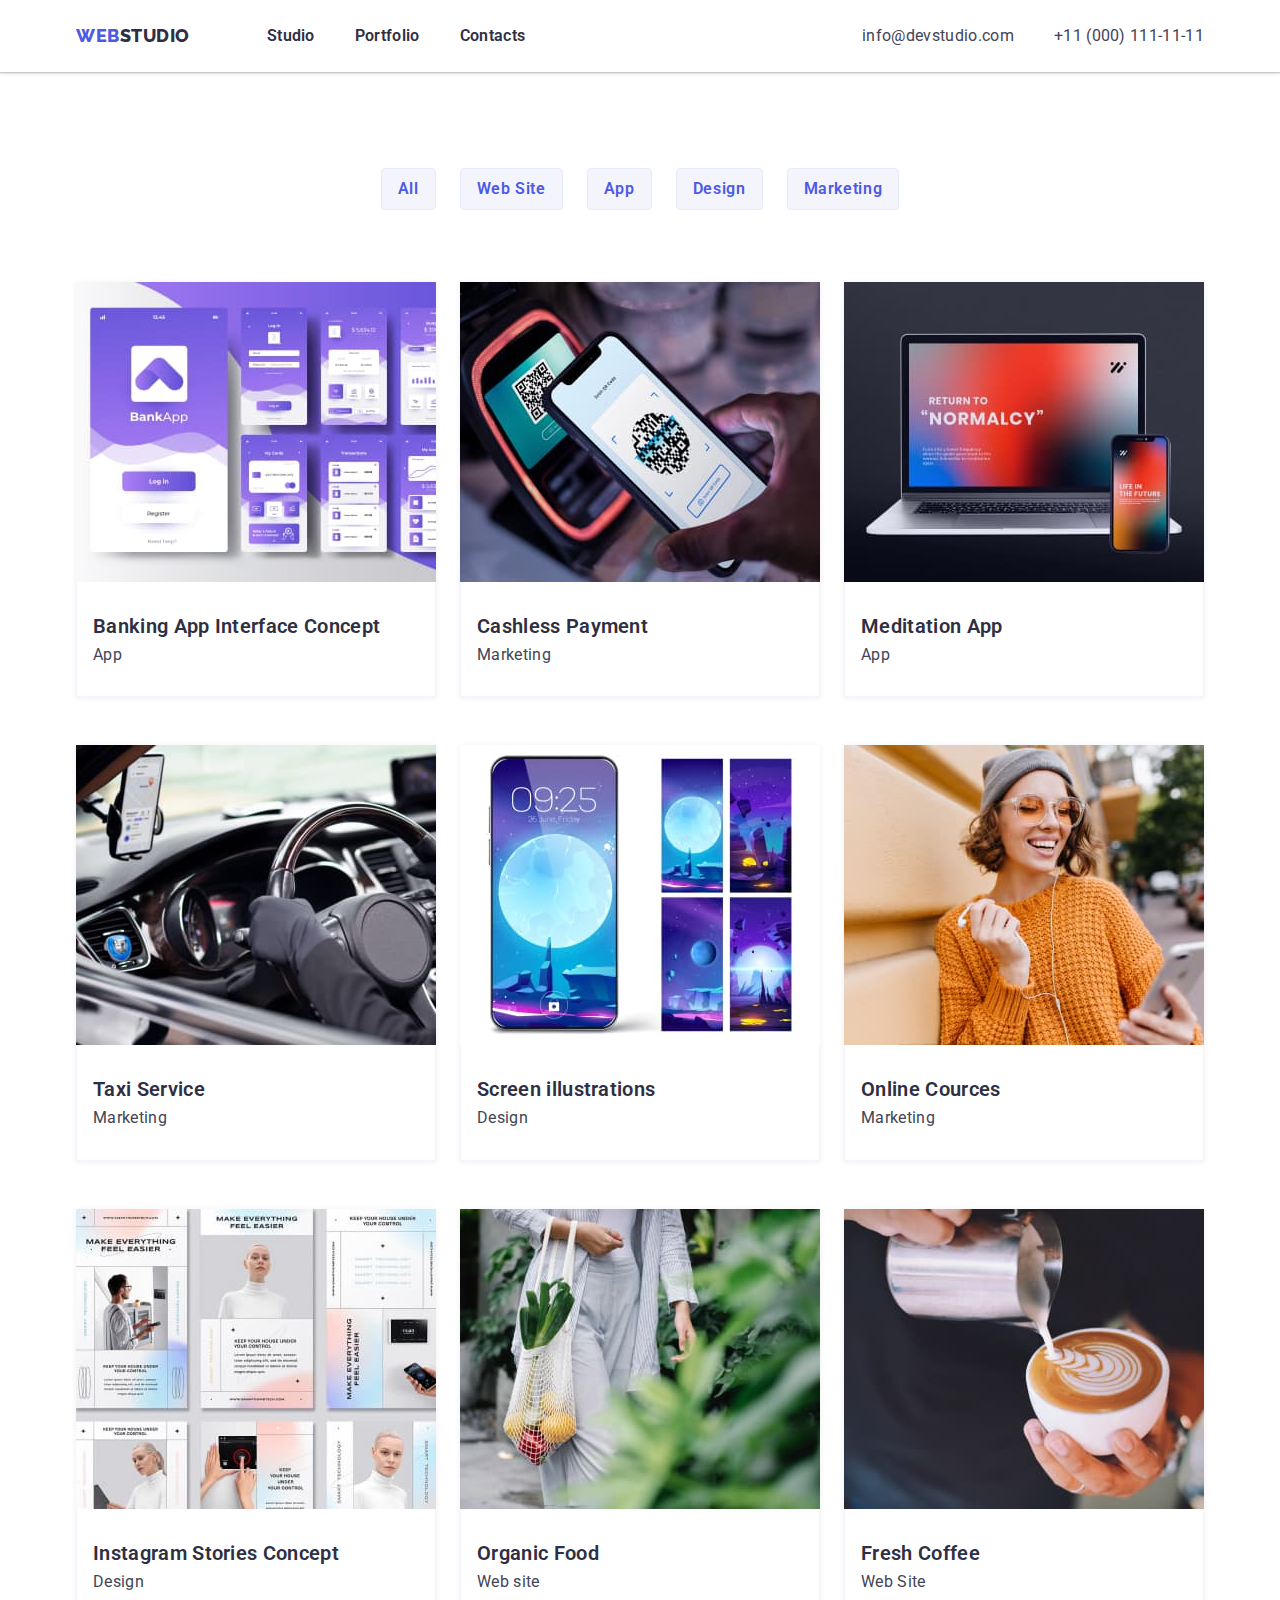
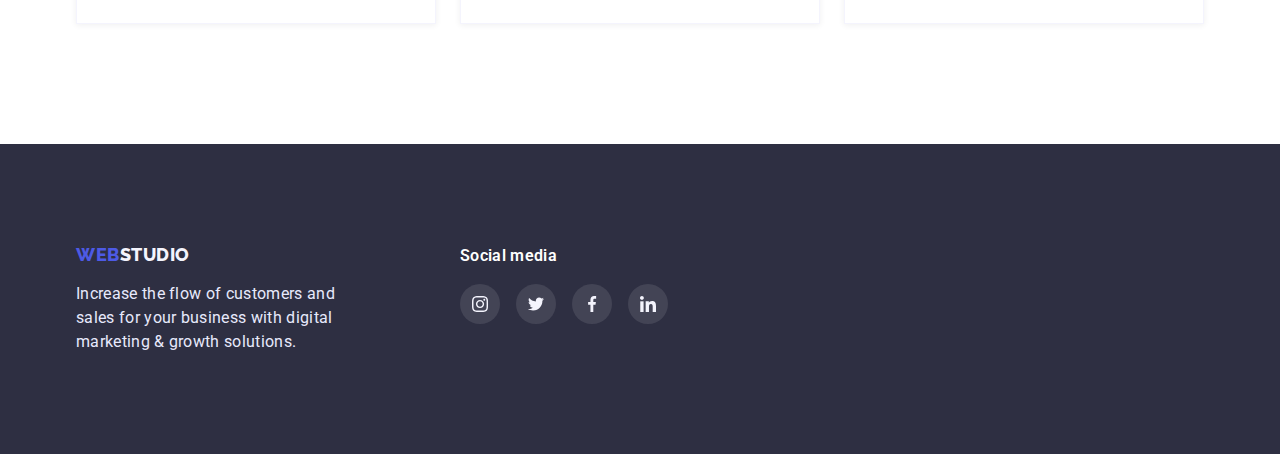
==== portfolio.html @ ee5b3205 "Initial commit" ====
<!DOCTYPE html>
<html lang="en">

<head>
    <meta charset="UTF-8">
    <meta http-equiv="X-UA-Compatible" content="IE=edge">
    <meta name="viewport" content="width=device-width, initial-scale=1.0">
    <title>Portfolio</title>
    <link rel="stylesheet" href="./css/modern-normalize.css">
    <link rel="stylesheet" href="./css/styles.css">
    <link rel="preconnect" href="https://fonts.googleapis.com">
    <link rel="preconnect" href="https://fonts.gstatic.com" crossorigin>
    <link
        href="https://fonts.googleapis.com/css2?family=Raleway:wght@700;800&family=Roboto:wght@400;500;700;900&display=swap"
        rel="stylesheet">
</head>

<body>
    <div class="content">
        <header>
            <div class="container container-header">
                <a href="./index.html" class="logo-header"><span class="web-logo">WEB</span>STUDIO</a>
                <nav class="nav-header">
                    <ul class="nav-list">
                        <li><a href="./index.html" class="nav-link">Studio</a></li>
                        <li><a href="./portfolio.html" class="nav-link">Portfolio</a></li>
                        <li><a href="" class="nav-link">Contacts</a></li>
                    </ul>
                </nav>
                <ul class="contact-list">
                    <li><a href="mailto:info@devstudio.com" class="contact-item">info@devstudio.com</a></li>
                    <li><a href="tel:+110001111111" class="contact-item">+11 (000) 111-11-11</a></li>
                </ul>
            </div>
        </header>
        <main>
            <section class="section-portfolio">
                <div class="container">
                    <h1 class="hidden">Portfolio Page</h1>
                    <ul class="portfolio-button-list">
                        <li>
                            <button type="button" class="portfolio-button">All</button>
                        </li>
                        <li>
                            <button type="button" class="portfolio-button">Web Site</button>
                        </li>
                        <li>
                            <button type="button" class="portfolio-button">App</button>
                        </li>
                        <li>
                            <button type="button" class="portfolio-button">Design</button>
                        </li>
                        <li>
                            <button type="button" class="portfolio-button">Marketing</button>
                        </li>
                    </ul>
                    <ul class="portfolio-block-list">
                        <li class="portfolio-block">
                            <img class="img-portfolio" src="./images/banking.jpg" alt="banking app">
                            <div class="block-content">
                                <p class="picture-text">
                                    14 Stylish and User-Friendly App Design Concepts · Task Manager App · Calorie
                                    Tracker App · Exotic
                                    Fruit Ecommerce App · Cloud Storage App
                                </p>
                                <h2 class="section-h">
                                    Banking App Interface Concept
                                </h2>
                                <p>
                                    App
                                </p>
                            </div>
                        </li>
                        <li class="portfolio-block">
                            <img class="img-portfolio" src="./images/payment.jpg" alt="cashless payment">
                            <div class="block-content">
                                <p class="picture-text">
                                    14 Stylish and User-Friendly App Design Concepts · Task Manager App · Calorie
                                    Tracker App · Exotic
                                    Fruit Ecommerce App · Cloud Storage App
                                </p>
                                <h2 class="section-h">
                                    Cashless Payment
                                </h2>
                                <p class="block-text">
                                    Marketing
                                </p>
                            </div>
                        </li>
                        <li class="portfolio-block">
                            <img class="img-portfolio" src="./images/meditaion.jpg" alt="meditaion app">
                            <p class="picture-text">14 Stylish and User-Friendly App Design Concepts · Task Manager App
                                · Calorie
                                Tracker App · Exotic Fruit Ecommerce App · Cloud Storage App</p>
                            <div class="block-content">
                                <h2 class="section-h">
                                    Meditation App
                                </h2>
                                <p class="block-text">
                                    App
                                </p>
                            </div>
                        </li>
                        <li class="portfolio-block">
                            <img class="img-portfolio" src="./images/taxi.jpg" alt="taxi service">
                            <p class="picture-text">14 Stylish and User-Friendly App Design Concepts · Task Manager App
                                · Calorie
                                Tracker App · Exotic Fruit Ecommerce App · Cloud Storage App</p>
                            <div class="block-content">
                                <h2 class="section-h">
                                    Taxi Service
                                </h2>
                                <p class="block-text">
                                    Marketing
                                </p>
                            </div>
                        </li>
                        <li class="portfolio-block">
                            <img class="img-portfolio" src="./images/screen.jpg" alt="screen illustrations">
                            <p class="picture-text">14 Stylish and User-Friendly App Design Concepts · Task Manager App
                                · Calorie
                                Tracker App · Exotic Fruit Ecommerce App · Cloud Storage App</p>
                            <div class="block-content">
                                <h2 class="section-h">
                                    Screen illustrations
                                </h2>
                                <p class="block-text">
                                    Design
                                </p>
                            </div>
                        </li>
                        <li class="portfolio-block">
                            <img class="img-portfolio" src="./images/cources.jpg" alt="online cources">
                            <p class="picture-text">14 Stylish and User-Friendly App Design Concepts · Task Manager App
                                · Calorie
                                Tracker App · Exotic Fruit Ecommerce App · Cloud Storage App</p>
                            <div class="block-content">
                                <h2 class="section-h">
                                    Online Cources
                                </h2>
                                <p class="block-text">
                                    Marketing
                                </p>
                            </div>
                        </li>
                        <li class="portfolio-block">
                            <img class="img-portfolio" src="./images/stories.jpg" alt="instagram stories">
                            <p class="picture-text">14 Stylish and User-Friendly App Design Concepts · Task Manager App
                                · Calorie
                                Tracker App · Exotic Fruit Ecommerce App · Cloud Storage App</p>
                            <div class="block-content">
                                <h2 class="section-h">
                                    Instagram Stories Concept
                                </h2>
                                <p class="block-text">
                                    Design
                                </p>
                            </div>
                        </li>
                        <li class="portfolio-block">
                            <img class="img-portfolio" src="./images/food.jpg" alt="organic food">
                            <p class="picture-text">14 Stylish and User-Friendly App Design Concepts · Task Manager App
                                · Calorie
                                Tracker App · Exotic Fruit Ecommerce App · Cloud Storage App</p>
                            <div class="block-content">
                                <h2 class="section-h">
                                    Organic Food
                                </h2>
                                <p class="block-text">
                                    Web site
                                </p>
                            </div>
                        </li>
                        <li class="portfolio-block">
                            <img class="img-portfolio" src="./images/coffee.jpg" alt="fresh coffee">
                            <p class="picture-text">14 Stylish and User-Friendly App Design Concepts · Task Manager App
                                · Calorie
                                Tracker App · Exotic Fruit Ecommerce App · Cloud Storage App</p>
                            <div class="block-content">
                                <h2 class="section-h">
                                    Fresh Coffee
                                </h2>
                                <p class="block-text">
                                    Web Site
                                </p>
                            </div>
                        </li>
                    </ul>
                </div>
            </section>
        </main>
        <footer>
            <div class="container container-footer">
                <div class="footer-box">
                    <a href="./index.html" class="logo-footer">
                        <span class="web-logo">WEB</span>STUDIO
                    </a>
                    <p class="text-footer">
                        Increase the flow of customers and sales for your business with digital
                        marketing & growth solutions.
                    </p>
                </div>
                <div class="footer-social-media">
                    <p class="p-footer-icons">Social media</p>
                    <ul class="icon-list-footer">
                        <li class="icon-item-footer">
                            <a href="" class="icons-social-media">
                                <svg class="icon-footer">
                                    <use href="./images/icons.svg#icon-instagram"></use>
                                </svg></a>
                        </li>
                        <li class="icon-item-footer">
                            <a href="" class="icons-social-media">
                                <svg class="icon-footer">
                                    <use href="./images/icons.svg#icon-twitter"></use>
                                </svg>
                            </a>
                        </li>
                        <li class="icon-item-footer">
                            <a href="" class="icons-social-media">
                                <svg class="icon-footer">
                                    <use href="./images/icons.svg#icon-facebook"></use>
                                </svg>
                            </a>
                        </li>
                        <li class="icon-item-footer">
                            <a href="" class="icons-social-media">
                                <svg class="icon-footer">
                                    <use href="./images/icons.svg#icon-linkedin"></use>
                                </svg>
                            </a>
                        </li>
                    </ul>
                </div>
            </div>
        </footer>
    </div>
</body>

</html>
---- css/styles.css ----
:root {
    --iris: #4d5ae5;
    --navy-blue: #2E2F42;
    --green: #31D0AA;
    --slate: #434455;
    --light-slate: #8e8f99;
    --cornflower: #E7E9FC;
    --cloud: #f4f4fd;
}

* {
    margin: 0;
    padding: 0;
}

body {
    font-family: 'Roboto', sans-serif;
    font-style: normal;
    font-size: 16px;
    letter-spacing: 0.02em;
    color: var(--slate);
}

li {
    list-style: none;
}

.container {
    width: 1158px;
    margin-left: auto;
    margin-right: auto;
    padding: 0 15px;
}

.hidden {
    position: absolute;
    width: 1px;
    height: 1px;
    margin: -1px;
    border: 0;
    padding: 0;
    white-space: nowrap;
    clip-path: inset(100%);
    clip: rect(0 0 0 0);
    overflow: hidden;
}

.section-title {
    font-weight: 600;
    font-size: 36px;
    line-height: 1.11;
    text-transform: capitalize;
    color: var(--navy-blue);
    margin-bottom: 72px;
}

div>.section-title {
    text-align: center;
}

.icons-social-media:hover,
.icons-social-media:focus{
fill: var(--green);
}
/* header */
header {
    background: #FFFFFF;
    box-shadow: 0px 2px 1px rgba(46, 47, 66, 0.08), 0px 1px 1px rgba(46, 47, 66, 0.16), 0px 1px 6px rgba(46, 47, 66, 0.08);
    padding: 24px 0;
}

.container-header {
    display: flex;
    align-items: center;
}

.logo-header {
    font-family: 'Raleway';
    font-weight: 800;
    font-size: 18px;
    line-height: 1.33;
    letter-spacing: 0.03em;
    text-transform: uppercase;
    color: var(--navy-blue);
    text-decoration: none;
    margin-right: 77px;
}

.web-logo {
    color: var(--iris);
}

.nav-header {
    margin-right: auto;
}

.nav-list {
    display: flex;
}

.nav-list li:not(:last-child) {
    margin-right: 40px;
}

.nav-link {
    text-decoration: none;
    font-weight: 600;
    line-height: 1.5;
    color: var(--navy-blue);
}

.nav-link:hover,
.nav-link:focus,
.nav-link:active {
    color: var(--iris);
}

.contact-list {
    display: flex;
}

.contact-list li:not(:last-child) {
    margin-right: 40px;
}

.contact-item {
    text-decoration: none;
    color: var(--slate);
    line-height: 1.5;
}

.contact-item:hover,
.contact-item:focus,
.contact-item:active {
    color: var(--iris);
}

/* main */
/* section1 */
.section-one {
    padding: 192px 0;
    text-align: center;
    background-image: linear-gradient(90deg, rgba(46, 47, 66, 0.7) 100%, rgba(46, 47, 66, 0.7) 100%), url(../images/peopleOffice.jpg);
    background-size: 1440px 603px;
    background-position: center;
    background-repeat: no-repeat;
}

.main-title {
    font-weight: 600;
    font-size: 56px;
    line-height: 1.07;
    color: #FFFFFF;
    margin-bottom: 48px;
    text-align: center;
    width: 492px;
    margin-left: auto;
    margin-right: auto;
}

.order-button {
    display: inline-block;
    background-color: var(--iris);
    box-shadow: 0px 4px 4px 0px #00000026;
    padding: 16px 32px;
    border-radius: 4px;
    cursor: pointer;
    font-weight: 600;
    line-height: 1.19;
    font-size: 16px;
    letter-spacing: 0.04em;
    color: #FFFFFF;
    border: 0;
}

.order-button:hover,
.order-button:focus {
    background-color: var(--iris);
    box-shadow: 0px 2px 1px 0px #2E2F4214, 0px 1px 1px 0px #2E2F4229, 0px 1px 6px 0px #2E2F4214;
    border-radius: 4px;
}

.order-button:active {
    background: #404BBF;
    box-shadow: 0px 4px 4px 0px #00000026;
}

/* section2 */
.icon-item-section-two {
    display: flex;
    justify-content: center;
    align-items: center;
    background-color: var(--cloud);
    height: 112px;
    border-radius: 4px;
    margin-bottom: 8px;
}

.icon-section-two {
    width: 64px;
    height: 64px;
}

.section-two {
    padding: 120px 0;
}

.feature-list {
    display: flex;
}

.feature-item {
    flex-basis: calc((100% - 3 * 24px) / 4);
}

.feature-item:not(:last-child) {
    margin-right: 24px;
}

.feature-text {
    line-height: 1.5;
}

.feature-title {
    font-weight: 600;
    font-size: 20px;
    line-height: 1.2;
    color: var(--navy-blue);
    margin-bottom: 8px;
}

/* section3 */
.section-three {
    padding-bottom: 120px;
}

.container-section-three {
    flex-direction: column;
}

.img-section-three {
    display: block;
    max-width: 100%;
    height: auto;
}

.img-list {
    display: flex;
    justify-content: center;
}

.img-list li:not(:last-child) {
    margin-right: 24px;
}

/* section4 */
.section-four {
    background-color: var(--cloud);
    padding: 120px 0;
}

.section-four-content {
    padding: 32px 16px;
    text-align: center;
}

.section-four-list {
    display: flex;
}

.icon-list-section-four {
    display: flex;
}
.section-four-content p{
    margin-bottom: 12px;
}
.icon-section-four {
    width: 40px;
    height: 40px;
}

.icon-item-section-four:not(:last-child) {
    margin-right: 24px;
}

.section-four-item {
    background-color: #FFFFFF;
    box-shadow: 0px 1px 6px rgba(46, 47, 66, 0.08), 0px 1px 1px rgba(46, 47, 66, 0.16), 0px 2px 1px rgba(46, 47, 66, 0.08);
    border-radius: 0px 0px 4px 4px;
}
.section-four-item:not(:last-child) {
    margin-right: 24px;
}
.full-name {
    font-weight: 600;
    font-size: 20px;
    line-height: 1.2;
    color: var(--navy-blue);
    margin-bottom: 8px;
}

.img-section-four {
    display: block;
}
.icon-item-section-four a{
    fill: var(--iris);
}
/* section5 */
.section-five {
    padding: 120px 0;
}

.icon-list-section-five {
    display: flex;
}

.icon-link-section-five{
width: 168px;
height: 88px;
border: 1px solid var(--light-slate);
border-radius: 4px;
fill: var(--light-slate);
display: flex;
align-items: center;
justify-content: center;   
}

.icon-link-section-five:hover,
.icon-link-section-five:focus {
    fill: var(--iris);
    border: 1px solid var(--iris);
}

.icon-item-section-five:not(:last-child) {
    margin-right: 24px;
}

.icon-section-five{
    width: 104px;
    height: 56px;
}
/* footer */
footer {
    background-color: var(--navy-blue);
    padding: 100px 0;
}
.container-footer{
    display: flex;
}
.footer-box {
    width: 264px;
    margin-right: 120px;
}

.logo-footer {
    text-decoration: none;
    font-family: 'Raleway';
    font-weight: 800;
    font-size: 18px;
    line-height: 1.166;
    letter-spacing: 0.03em;
    text-transform: uppercase;
    color: var(--cloud);
}

.text-footer {
    line-height: 1.5;
    color: var(--cornflower);
    margin-top: 16px;
}
.icon-list-footer{
    display: flex;
    margin-top: 16px;
}
.p-footer-icons{
    font-weight: 600;
    line-height: 1.5;
    color: #ffffff;
}
.icon-footer{
    width: 40px;
    height: 40px;
}
.icon-item-footer a{
    fill:rgba(255, 255, 255, 0.1);

}

.icon-item-footer:not(:last-child){
margin-right: 16px;
}

/* portfolio */
.section-portfolio {
    padding-top: 96px;
    padding-bottom: 120px;
}

.portfolio-button-list {
    display: flex;
    justify-content: center;
    margin-bottom: 72px;
}

.portfolio-button {
    background-color: var(--cloud);
    border: 1px solid var(--cornflower);
    border-radius: 4px;
    font-weight: 600;
    letter-spacing: 0.04em;
    line-height: 1.5;
    font-size: 16px;
    cursor: pointer;
    color: var(--iris);
    padding: 8px 16px;
}

.portfolio-button-list li:not(:last-child) {
    margin-right: 24px;
}

.portfolio-button:hover,
.portfolio-button:focus {
    box-shadow: 0px 2px 2px 0px #0000001F, 0px 2px 1px 0px #00000014, 0px 3px 1px 0px #0000001A;
    background-color: var(--iris);
    color: #FFFFFF;
    border-color: var(--iris);
}

.portfolio-button:active {
    background-color: var(--cloud);
    color: var(--iris);
    box-shadow: none;
}

.portfolio-block-list {
    display: flex;
    flex-wrap: wrap;
}

.img-portfolio {
    display: block;
}

.portfolio-block {
    display: flex;
    flex-direction: column;
    box-shadow: 0px 1px 6px 0px rgba(46, 47, 66, 0.08);
    flex-basis: calc((100% - 6 * 24px) / 9);
}

.portfolio-block:hover {
    box-shadow: 0px 2px 1px 0px #2E2F4214, 0px 1px 1px 0px #2E2F4229, 0px 1px 6px 0px #2E2F4214;
}

.portfolio-block:not(:nth-last-child(-n + 3)) {
    margin-bottom: 48px;
}

.portfolio-block:not(:nth-child(3n)) {
    margin-right: 24px;
}

.block-content {
    padding: 32px 16px 32px 16px;
    border-bottom: 0.5px solid var(--cloud);
    border-right: 0.5px solid var(--cloud);
    border-left:0.5px solid var(--cloud);
}

.picture-text {
    color: var(--cloud);
    line-height: 1.5;
    display: none;
}

.section-h {
    font-weight: 600;
    font-size: 20px;
    line-height: 1.2;
    color: var(--navy-blue);
    margin-bottom: 8px;
}
/* modal */
.is-hidden{
    visibility: hidden;
    opacity:unset;
    pointer-events: none;
}
.modal{
position: absolute;
top: 50%;
left: 50%;
transform: translate(-50%, -50%);
}
.backdrop{
    position: fixed;
    top: 0;
    left: 0;
    width: 100%;
    height: 100%;
    background-color:rgba(46, 47, 66, 0.4);
    ;
}
.modal{
    width: 408px;
    height: 576px;
    background-color:rgba(252, 252, 252, 1);
}
.close-icon-modal{
    width: 8px;
    height: 8px;
}
.button-close-modal{
    border: 1px solid rgba(0, 0, 0, 0.1);
    border-radius: 50%;
    width: 24px;
    height: 24px;
    position: absolute;
    left: 360px;
    top: 24px;
    display: flex;
    justify-content: center;
    align-items: center;
    cursor: pointer;
    background-color: var(--cornflower);
}
.button-close-modal:hover,
.button-close-modal:focus
{
    box-shadow: 0px 2px 1px 0px rgba(46, 47, 66, 0.08), 0px 1px 1px 0px rgba(46, 47, 66, 0.16), 0px 1px 6px 0px rgba(46, 47, 66, 0.08);
    border: none;
}
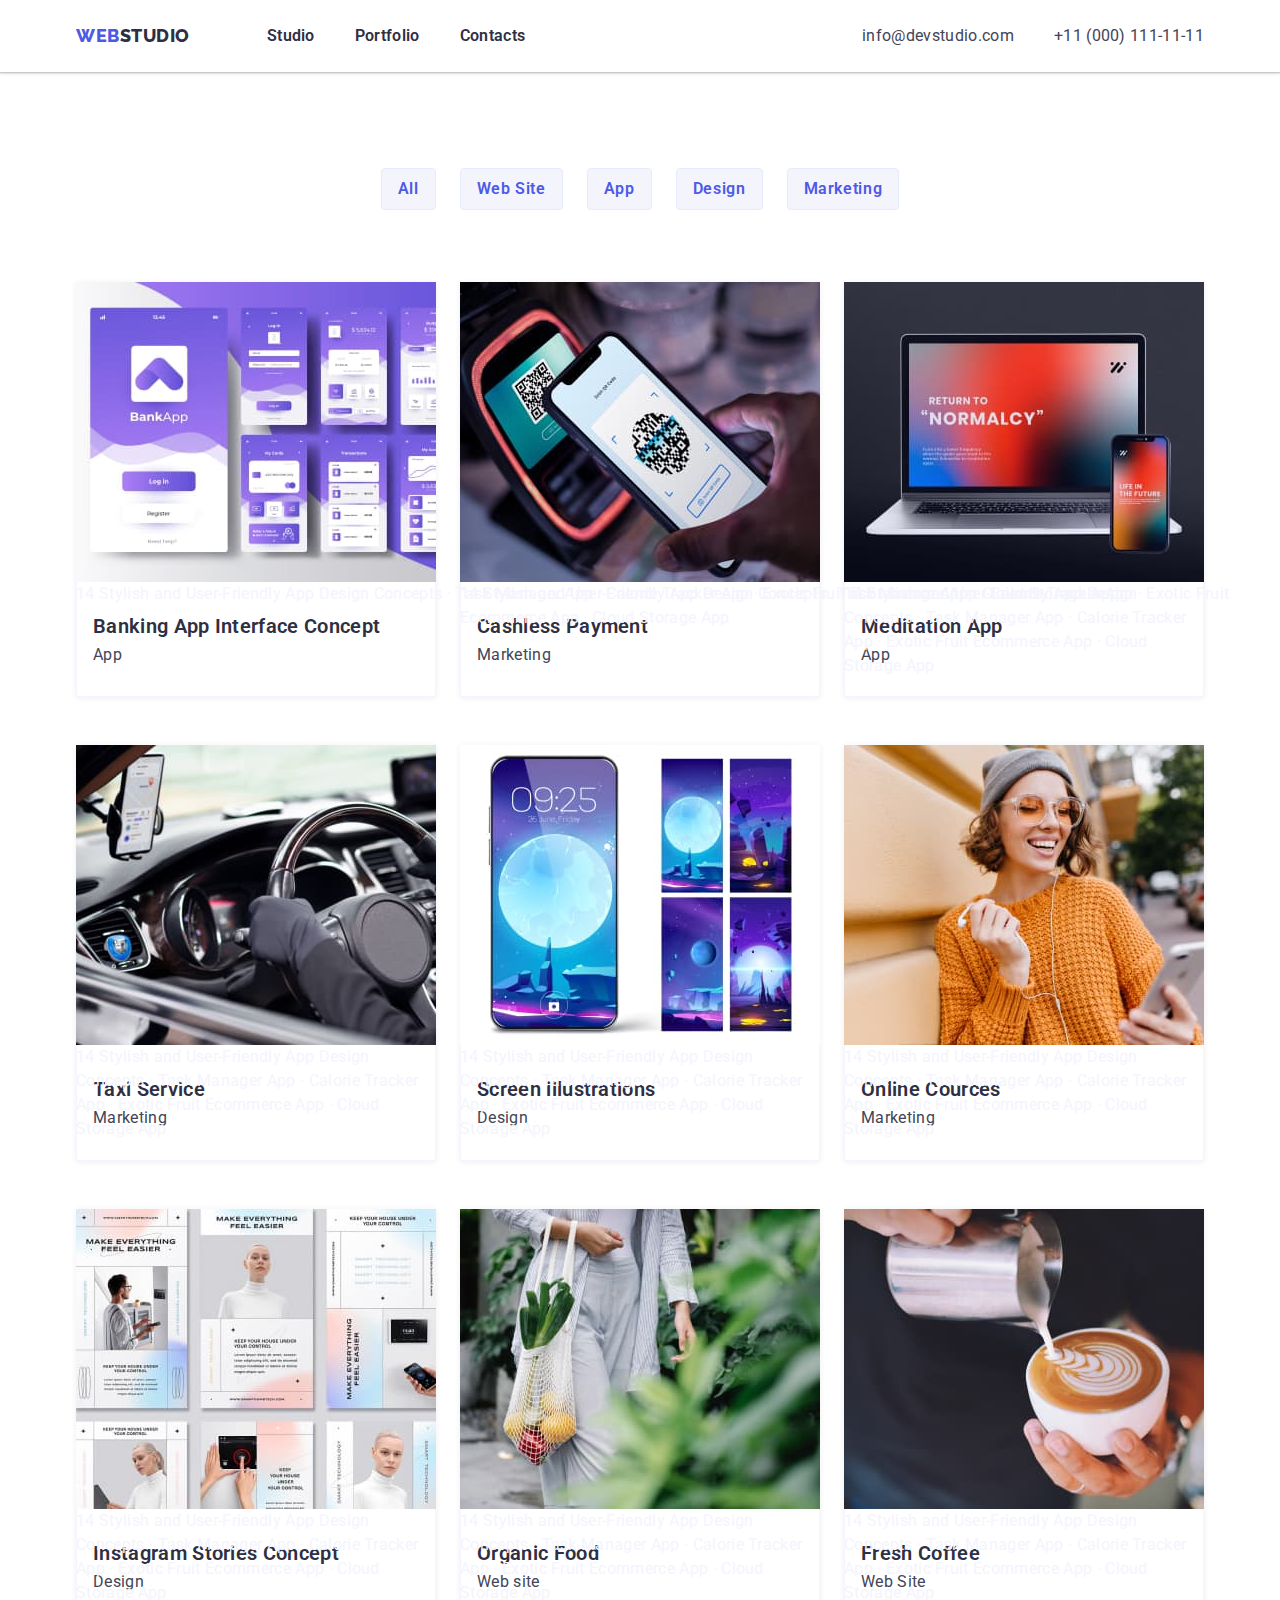
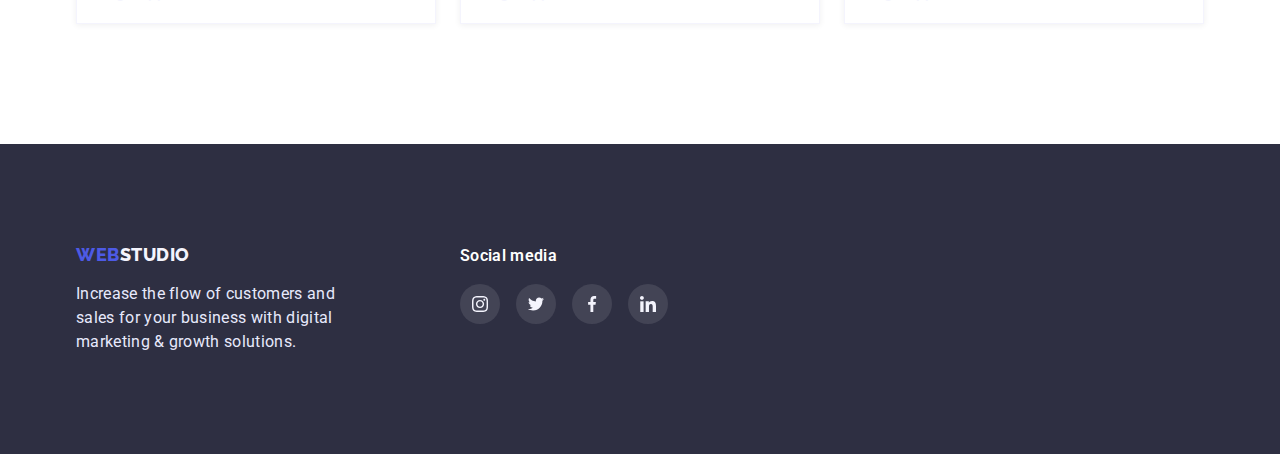
==== commit ac7ce487: "broken portfolio" ====
--- a/portfolio.html
+++ b/portfolio.html
@@ -56,134 +56,197 @@
                     </ul>
                     <ul class="portfolio-block-list">
                         <li class="portfolio-block">
-                            <img class="img-portfolio" src="./images/banking.jpg" alt="banking app">
-                            <div class="block-content">
-                                <p class="picture-text">
-                                    14 Stylish and User-Friendly App Design Concepts · Task Manager App · Calorie
-                                    Tracker App · Exotic
-                                    Fruit Ecommerce App · Cloud Storage App
-                                </p>
-                                <h2 class="section-h">
-                                    Banking App Interface Concept
-                                </h2>
-                                <p>
-                                    App
-                                </p>
-                            </div>
-                        </li>
-                        <li class="portfolio-block">
-                            <img class="img-portfolio" src="./images/payment.jpg" alt="cashless payment">
-                            <div class="block-content">
-                                <p class="picture-text">
-                                    14 Stylish and User-Friendly App Design Concepts · Task Manager App · Calorie
-                                    Tracker App · Exotic
-                                    Fruit Ecommerce App · Cloud Storage App
-                                </p>
-                                <h2 class="section-h">
-                                    Cashless Payment
-                                </h2>
-                                <p class="block-text">
-                                    Marketing
-                                </p>
-                            </div>
-                        </li>
-                        <li class="portfolio-block">
-                            <img class="img-portfolio" src="./images/meditaion.jpg" alt="meditaion app">
-                            <p class="picture-text">14 Stylish and User-Friendly App Design Concepts · Task Manager App
-                                · Calorie
-                                Tracker App · Exotic Fruit Ecommerce App · Cloud Storage App</p>
-                            <div class="block-content">
-                                <h2 class="section-h">
-                                    Meditation App
-                                </h2>
-                                <p class="block-text">
-                                    App
-                                </p>
-                            </div>
-                        </li>
-                        <li class="portfolio-block">
-                            <img class="img-portfolio" src="./images/taxi.jpg" alt="taxi service">
-                            <p class="picture-text">14 Stylish and User-Friendly App Design Concepts · Task Manager App
-                                · Calorie
-                                Tracker App · Exotic Fruit Ecommerce App · Cloud Storage App</p>
-                            <div class="block-content">
-                                <h2 class="section-h">
-                                    Taxi Service
-                                </h2>
-                                <p class="block-text">
-                                    Marketing
-                                </p>
-                            </div>
-                        </li>
-                        <li class="portfolio-block">
-                            <img class="img-portfolio" src="./images/screen.jpg" alt="screen illustrations">
-                            <p class="picture-text">14 Stylish and User-Friendly App Design Concepts · Task Manager App
-                                · Calorie
-                                Tracker App · Exotic Fruit Ecommerce App · Cloud Storage App</p>
-                            <div class="block-content">
-                                <h2 class="section-h">
-                                    Screen illustrations
-                                </h2>
-                                <p class="block-text">
-                                    Design
-                                </p>
-                            </div>
-                        </li>
-                        <li class="portfolio-block">
-                            <img class="img-portfolio" src="./images/cources.jpg" alt="online cources">
-                            <p class="picture-text">14 Stylish and User-Friendly App Design Concepts · Task Manager App
-                                · Calorie
-                                Tracker App · Exotic Fruit Ecommerce App · Cloud Storage App</p>
-                            <div class="block-content">
-                                <h2 class="section-h">
-                                    Online Cources
-                                </h2>
-                                <p class="block-text">
-                                    Marketing
-                                </p>
-                            </div>
-                        </li>
-                        <li class="portfolio-block">
-                            <img class="img-portfolio" src="./images/stories.jpg" alt="instagram stories">
-                            <p class="picture-text">14 Stylish and User-Friendly App Design Concepts · Task Manager App
-                                · Calorie
-                                Tracker App · Exotic Fruit Ecommerce App · Cloud Storage App</p>
-                            <div class="block-content">
-                                <h2 class="section-h">
-                                    Instagram Stories Concept
-                                </h2>
-                                <p class="block-text">
-                                    Design
-                                </p>
-                            </div>
-                        </li>
-                        <li class="portfolio-block">
-                            <img class="img-portfolio" src="./images/food.jpg" alt="organic food">
-                            <p class="picture-text">14 Stylish and User-Friendly App Design Concepts · Task Manager App
-                                · Calorie
-                                Tracker App · Exotic Fruit Ecommerce App · Cloud Storage App</p>
-                            <div class="block-content">
-                                <h2 class="section-h">
-                                    Organic Food
-                                </h2>
-                                <p class="block-text">
-                                    Web site
-                                </p>
-                            </div>
-                        </li>
-                        <li class="portfolio-block">
-                            <img class="img-portfolio" src="./images/coffee.jpg" alt="fresh coffee">
-                            <p class="picture-text">14 Stylish and User-Friendly App Design Concepts · Task Manager App
-                                · Calorie
-                                Tracker App · Exotic Fruit Ecommerce App · Cloud Storage App</p>
-                            <div class="block-content">
-                                <h2 class="section-h">
-                                    Fresh Coffee
-                                </h2>
-                                <p class="block-text">
-                                    Web Site
-                                </p>
-                            </div>
+                            <a href="">
+                                <div class="relative-content-block">
+                                    <img class="img-portfolio" src="./images/banking.jpg" alt="banking app">
+                                    <div class="absolute-portfolio-block">
+                                        <p class="picture-text">
+                                            14 Stylish and User-Friendly App Design Concepts · Task Manager App ·
+                                            Calorie
+                                            Tracker App · Exotic
+                                            Fruit Ecommerce App · Cloud Storage App
+                                        </p>
+                                    </div>
+                                </div>
+                                <div class="block-content">
+                                    <h2 class="section-h">
+                                        Banking App Interface Concept
+                                    </h2>
+                                    <p>
+                                        App
+                                    </p>
+                                </div>
+                            </a>
+                        </li>
+                        <li class="portfolio-block">
+                            <a href="">
+                                <div class="relative-content-block">
+                                    <img class="img-portfolio" src="./images/payment.jpg" alt="cashless payment">
+                                    <div class="absolute-portfolio-block">
+                                        <p class="picture-text">
+                                            14 Stylish and User-Friendly App Design Concepts · Task Manager App ·
+                                            Calorie
+                                            Tracker App · Exotic
+                                            Fruit Ecommerce App · Cloud Storage App
+                                        </p>
+                                    </div>
+                                </div>
+                                <div class="block-content">
+                                    <h2 class="section-h">
+                                        Cashless Payment
+                                    </h2>
+                                    <p class="block-text">
+                                        Marketing
+                                    </p>
+                                </div>
+                            </a>
+                        </li>
+                        <li class="portfolio-block">
+                            <a href="">
+                                <div class="relative-portfolio-block">
+                                    <img class="img-portfolio" src="./images/meditaion.jpg" alt="meditaion app">
+                                    <div class="absolute-portfolio-block">
+                                        <p class="picture-text">14 Stylish and User-Friendly App Design Concepts · Task
+                                            Manager App
+                                            · Calorie
+                                            Tracker App · Exotic Fruit Ecommerce App · Cloud Storage App</p>
+                                    </div>
+                                </div>
+                                <div class="block-content">
+                                    <h2 class="section-h">
+                                        Meditation App
+                                    </h2>
+                                    <p class="block-text">
+                                        App
+                                    </p>
+                                </div>
+                            </a>
+                        </li>
+                        <li class="portfolio-block">
+                            <a href="">
+                                <div class="relative-portfolio-block">
+                                    <img class="img-portfolio" src="./images/taxi.jpg" alt="taxi service">
+                                    <div class="absolute-portfolio-block">
+                                        <p class="picture-text">14 Stylish and User-Friendly App Design Concepts · Task
+                                            Manager App
+                                            · Calorie
+                                            Tracker App · Exotic Fruit Ecommerce App · Cloud Storage App</p>
+                                    </div>
+                                </div>
+                                <div class="block-content">
+                                    <h2 class="section-h">
+                                        Taxi Service
+                                    </h2>
+                                    <p class="block-text">
+                                        Marketing
+                                    </p>
+                                </div>
+                            </a>
+                        </li>
+                        <li class="portfolio-block">
+                            <a href="">
+                                <div class="relative-portfolio-block">
+                                    <img class="img-portfolio" src="./images/screen.jpg" alt="screen illustrations">
+                                    <div class="absolute-portfolio-block">
+                                        <p class="picture-text">14 Stylish and User-Friendly App Design Concepts · Task
+                                            Manager App
+                                            · Calorie
+                                            Tracker App · Exotic Fruit Ecommerce App · Cloud Storage App</p>
+                                    </div>
+                                </div>
+                                <div class="block-content">
+                                    <h2 class="section-h">
+                                        Screen illustrations
+                                    </h2>
+                                    <p class="block-text">
+                                        Design
+                                    </p>
+                                </div>
+                            </a>
+                        </li>
+                        <li class="portfolio-block">
+                            <a href="">
+                                <div class="relative-portfolio-block">
+                                    <img class="img-portfolio" src="./images/cources.jpg" alt="online cources">
+                                    <div class="absolute-portfolio-block">
+                                        <p class="picture-text">14 Stylish and User-Friendly App Design Concepts · Task
+                                            Manager App
+                                            · Calorie
+                                            Tracker App · Exotic Fruit Ecommerce App · Cloud Storage App</p>
+                                    </div>
+                                </div>
+                                <div class="block-content">
+                                    <h2 class="section-h">
+                                        Online Cources
+                                    </h2>
+                                    <p class="block-text">
+                                        Marketing
+                                    </p>
+                                </div>
+                            </a>
+                        </li>
+                        <li class="portfolio-block">
+                            <a href="">
+                                <div class="relative-portfolio-block">
+                                    <img class="img-portfolio" src="./images/stories.jpg" alt="instagram stories">
+                                    <div class="absolute-portfolio-block">
+                                        <p class="picture-text">14 Stylish and User-Friendly App Design Concepts · Task
+                                            Manager App
+                                            · Calorie
+                                            Tracker App · Exotic Fruit Ecommerce App · Cloud Storage App</p>
+                                    </div>
+                                </div>
+                                <div class="block-content">
+                                    <h2 class="section-h">
+                                        Instagram Stories Concept
+                                    </h2>
+                                    <p class="block-text">
+                                        Design
+                                    </p>
+                                </div>
+                            </a>
+                        </li>
+                        <li class="portfolio-block">
+                            <a href="">
+                                <div class="relative-portfolio-block">
+                                    <img class="img-portfolio" src="./images/food.jpg" alt="organic food">
+                                    <div class="absolute-portfolio-block">
+                                        <p class="picture-text">14 Stylish and User-Friendly App Design Concepts · Task
+                                            Manager App
+                                            · Calorie
+                                            Tracker App · Exotic Fruit Ecommerce App · Cloud Storage App</p>
+                                    </div>
+                                </div>
+                                <div class="block-content">
+                                    <h2 class="section-h">
+                                        Organic Food
+                                    </h2>
+                                    <p class="block-text">
+                                        Web site
+                                    </p>
+                                </div>
+                            </a>
+                        </li>
+                        <li class="portfolio-block">
+                            <a href="">
+                                <div class="relative-portfolio-block">
+                                    <img class="img-portfolio" src="./images/coffee.jpg" alt="fresh coffee">
+                                    <div class="absolute-portfolio-block">
+                                        <p class="picture-text">14 Stylish and User-Friendly App Design Concepts · Task
+                                            Manager App
+                                            · Calorie
+                                            Tracker App · Exotic Fruit Ecommerce App · Cloud Storage App</p>
+                                    </div>
+                                </div>
+                                <div class="block-content">
+                                    <h2 class="section-h">
+                                        Fresh Coffee
+                                    </h2>
+                                    <p class="block-text">
+                                        Web Site
+                                    </p>
+                                </div>
+                            </a>
                         </li>
                     </ul>
                 </div>
--- a/css/styles.css
+++ b/css/styles.css
@@ -24,7 +24,9 @@
 li {
     list-style: none;
 }
-
+a{
+    text-decoration: none;
+}
 .container {
     width: 1158px;
     margin-left: auto;
@@ -452,7 +454,9 @@
 .portfolio-block:hover {
     box-shadow: 0px 2px 1px 0px #2E2F4214, 0px 1px 1px 0px #2E2F4229, 0px 1px 6px 0px #2E2F4214;
 }
-
+.portfolio-block a:focus{
+    box-shadow: 0px 2px 1px 0px #2E2F4214, 0px 1px 1px 0px #2E2F4229, 0px 1px 6px 0px #2E2F4214;
+}
 .portfolio-block:not(:nth-last-child(-n + 3)) {
     margin-bottom: 48px;
 }
@@ -471,7 +475,6 @@
 .picture-text {
     color: var(--cloud);
     line-height: 1.5;
-    display: none;
 }
 
 .section-h {
@@ -480,6 +483,22 @@
     line-height: 1.2;
     color: var(--navy-blue);
     margin-bottom: 8px;
+}
+.relative-portfolio-block{
+    position: relative;
+    width: 360px;
+    height: 300px;
+}
+.absolute-portfolio-block{
+    position: absolute;
+    transition-property: translate 500ms linear;
+    overflow: hidden;
+}
+.absolute-portfolio-block:hover{
+    translate: 100px 100px;
+}
+.block-content p{
+    color: var(--slate);
 }
 /* modal */
 .is-hidden{
@@ -526,8 +545,7 @@
     background-color: var(--cornflower);
 }
 .button-close-modal:hover,
-.button-close-modal:focus
-{
+.button-close-modal:focus{
     box-shadow: 0px 2px 1px 0px rgba(46, 47, 66, 0.08), 0px 1px 1px 0px rgba(46, 47, 66, 0.16), 0px 1px 6px 0px rgba(46, 47, 66, 0.08);
     border: none;
 }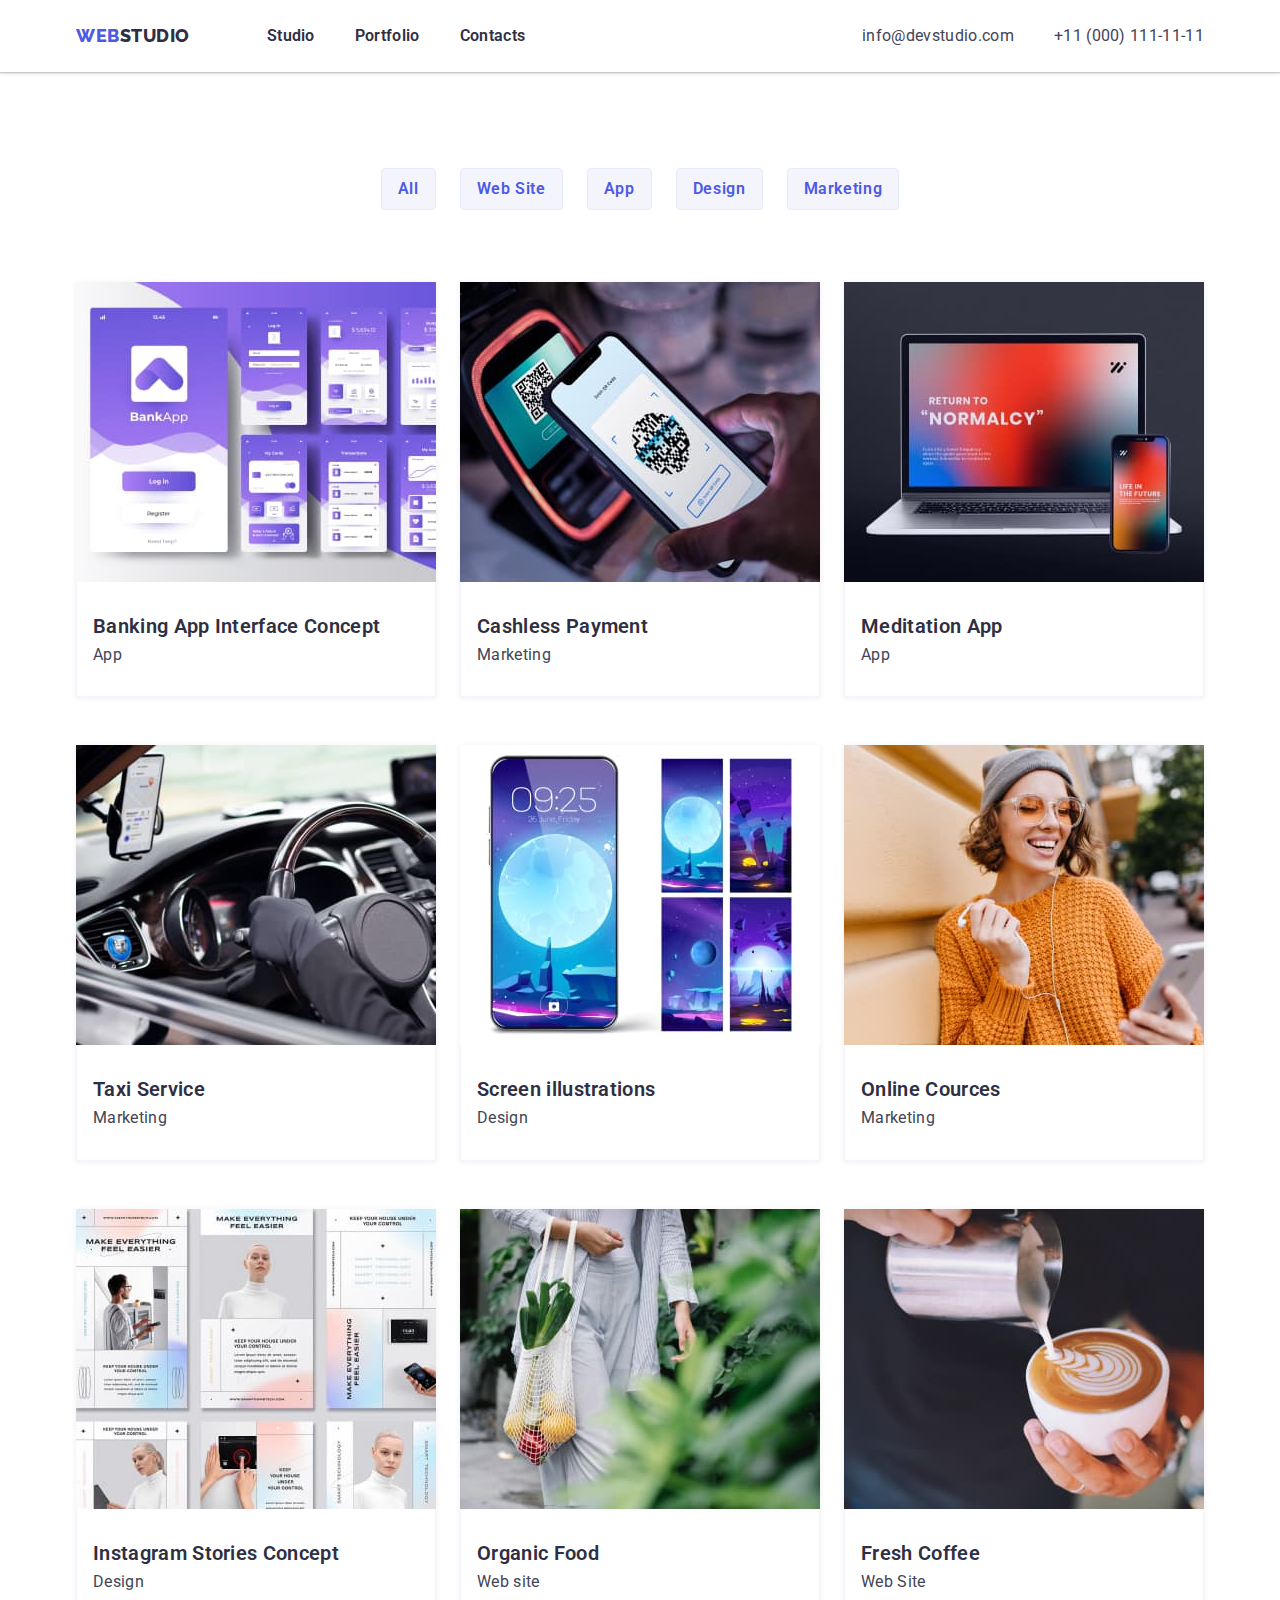
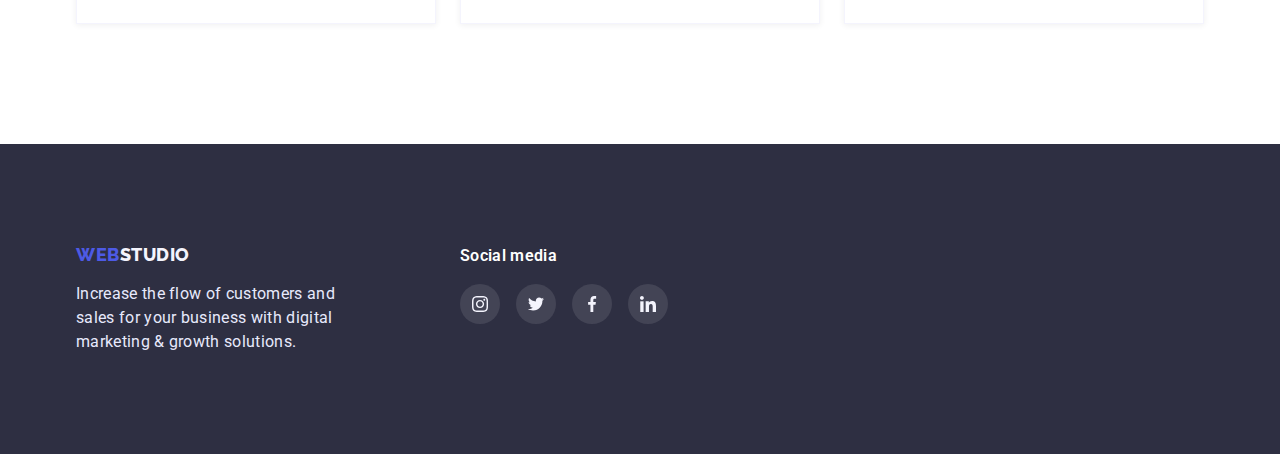
==== commit a6fff01f: "portfolio blocks works somehow :/" ====
--- a/portfolio.html
+++ b/portfolio.html
@@ -57,7 +57,7 @@
                     <ul class="portfolio-block-list">
                         <li class="portfolio-block">
                             <a href="">
-                                <div class="relative-content-block">
+                                <div class="relative-portfolio-block">
                                     <img class="img-portfolio" src="./images/banking.jpg" alt="banking app">
                                     <div class="absolute-portfolio-block">
                                         <p class="picture-text">
@@ -80,7 +80,7 @@
                         </li>
                         <li class="portfolio-block">
                             <a href="">
-                                <div class="relative-content-block">
+                                <div class="relative-portfolio-block">
                                     <img class="img-portfolio" src="./images/payment.jpg" alt="cashless payment">
                                     <div class="absolute-portfolio-block">
                                         <p class="picture-text">
--- a/css/styles.css
+++ b/css/styles.css
@@ -488,18 +488,26 @@
     position: relative;
     width: 360px;
     height: 300px;
+    overflow: hidden;
 }
 .absolute-portfolio-block{
     position: absolute;
     transition-property: translate 500ms linear;
-    overflow: hidden;
-}
-.absolute-portfolio-block:hover{
-    translate: 100px 100px;
+    padding: 40px 32px 0 32px;
+    background-color: var(--iris);
+    width: 360px;
+    height: 300px;
+    left: 0;
+    top: 300px;
+}
+.portfolio-block:hover .absolute-portfolio-block,
+a:focus .absolute-portfolio-block{
+    top: 0;
 }
 .block-content p{
     color: var(--slate);
 }
+
 /* modal */
 .is-hidden{
     visibility: hidden;
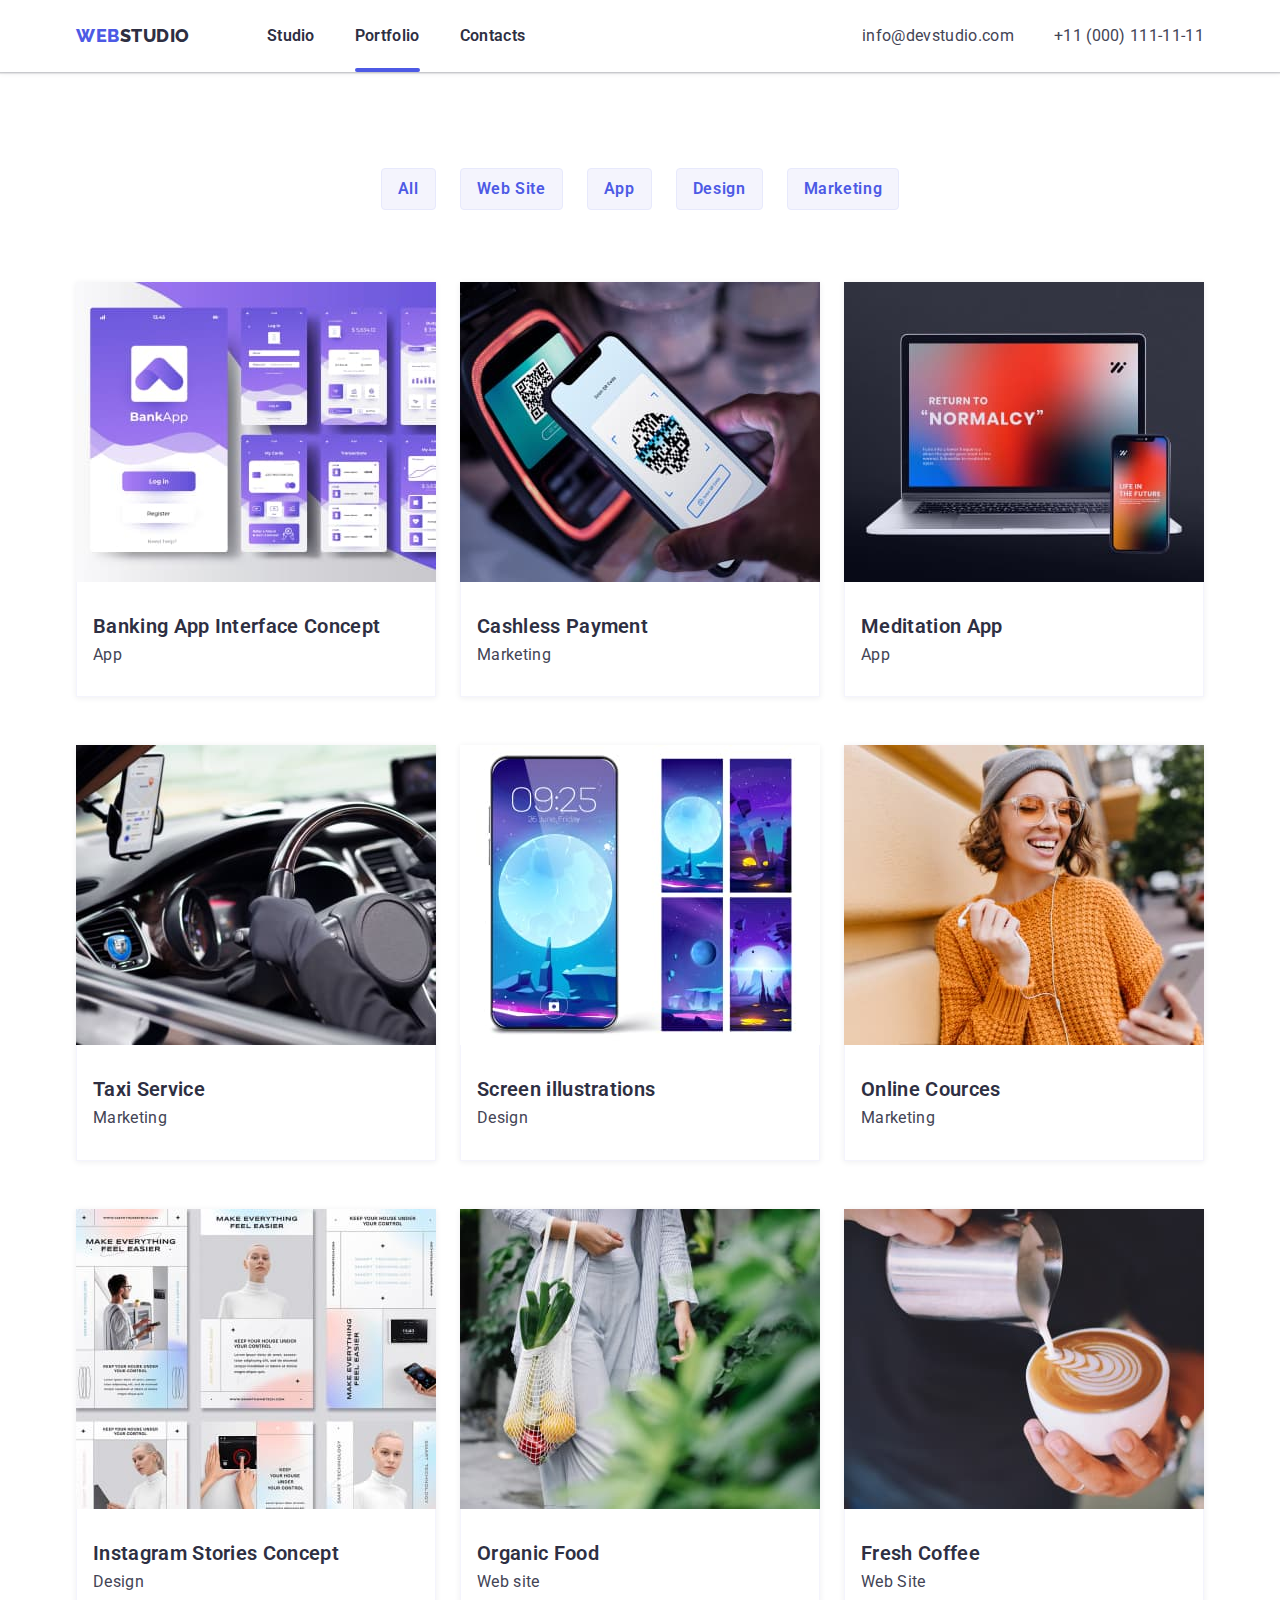
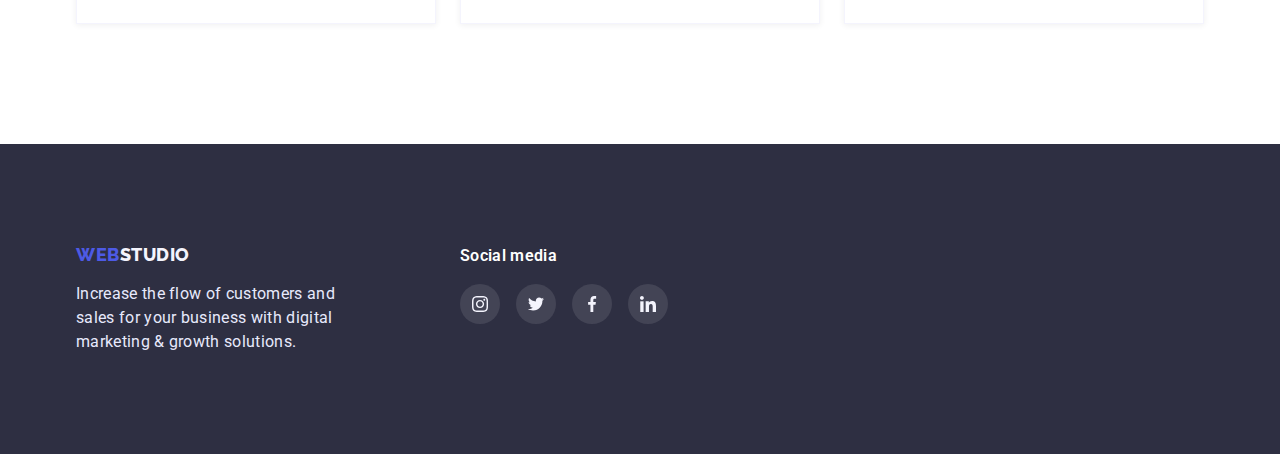
==== commit 5295c28e: "nav links" ====
--- a/portfolio.html
+++ b/portfolio.html
@@ -23,7 +23,7 @@
                 <nav class="nav-header">
                     <ul class="nav-list">
                         <li><a href="./index.html" class="nav-link">Studio</a></li>
-                        <li><a href="./portfolio.html" class="nav-link">Portfolio</a></li>
+                        <li><a href="./portfolio.html" class="nav-link2">Portfolio</a></li>
                         <li><a href="" class="nav-link">Contacts</a></li>
                     </ul>
                 </nav>
--- a/css/styles.css
+++ b/css/styles.css
@@ -104,11 +104,36 @@
     margin-right: 40px;
 }
 
+.nav-link1,
+.nav-link2,
+.nav-link3{
+    text-decoration: none;
+    font-weight: 600;
+    line-height: 1.5;
+    color: var(--navy-blue);
+    position: relative;
+}
+
+.nav-link1::after,
+.nav-link2::after,
+.nav-link3::after{
+    content: '';
+    display: block;
+    position: absolute;
+    background-color: #4d5ae5;
+    width: 100%;
+    border-radius: 4px;
+    height: 4px;
+    left: 0;
+    top: 42px;
+}
+
 .nav-link {
     text-decoration: none;
     font-weight: 600;
     line-height: 1.5;
     color: var(--navy-blue);
+    padding: 24px 0;
 }
 
 .nav-link:hover,
@@ -129,6 +154,7 @@
     text-decoration: none;
     color: var(--slate);
     line-height: 1.5;
+    padding: 24px 0;
 }
 
 .contact-item:hover,
@@ -449,6 +475,7 @@
     flex-direction: column;
     box-shadow: 0px 1px 6px 0px rgba(46, 47, 66, 0.08);
     flex-basis: calc((100% - 6 * 24px) / 9);
+    transition: box-shadow 250ms cubic-bezier(0.4, 0, 0.2, 1);
 }
 
 .portfolio-block:hover {
@@ -492,13 +519,14 @@
 }
 .absolute-portfolio-block{
     position: absolute;
-    transition-property: translate 500ms linear;
+    transition: top 250ms cubic-bezier(0.4, 0, 0.2, 1);
     padding: 40px 32px 0 32px;
     background-color: var(--iris);
     width: 360px;
     height: 300px;
     left: 0;
     top: 300px;
+
 }
 .portfolio-block:hover .absolute-portfolio-block,
 a:focus .absolute-portfolio-block{
@@ -518,7 +546,8 @@
 position: absolute;
 top: 50%;
 left: 50%;
-transform: translate(-50%, -50%);
+transform: translate(-50%, -50%) scale(0);
+transition: transform 250ms linear;
 }
 .backdrop{
     position: fixed;
@@ -529,6 +558,9 @@
     background-color:rgba(46, 47, 66, 0.4);
     ;
 }
+.backdrop:hover .modal{ 
+    transform: translate(-50%, -50%) scale(1);
+}
 .modal{
     width: 408px;
     height: 576px;
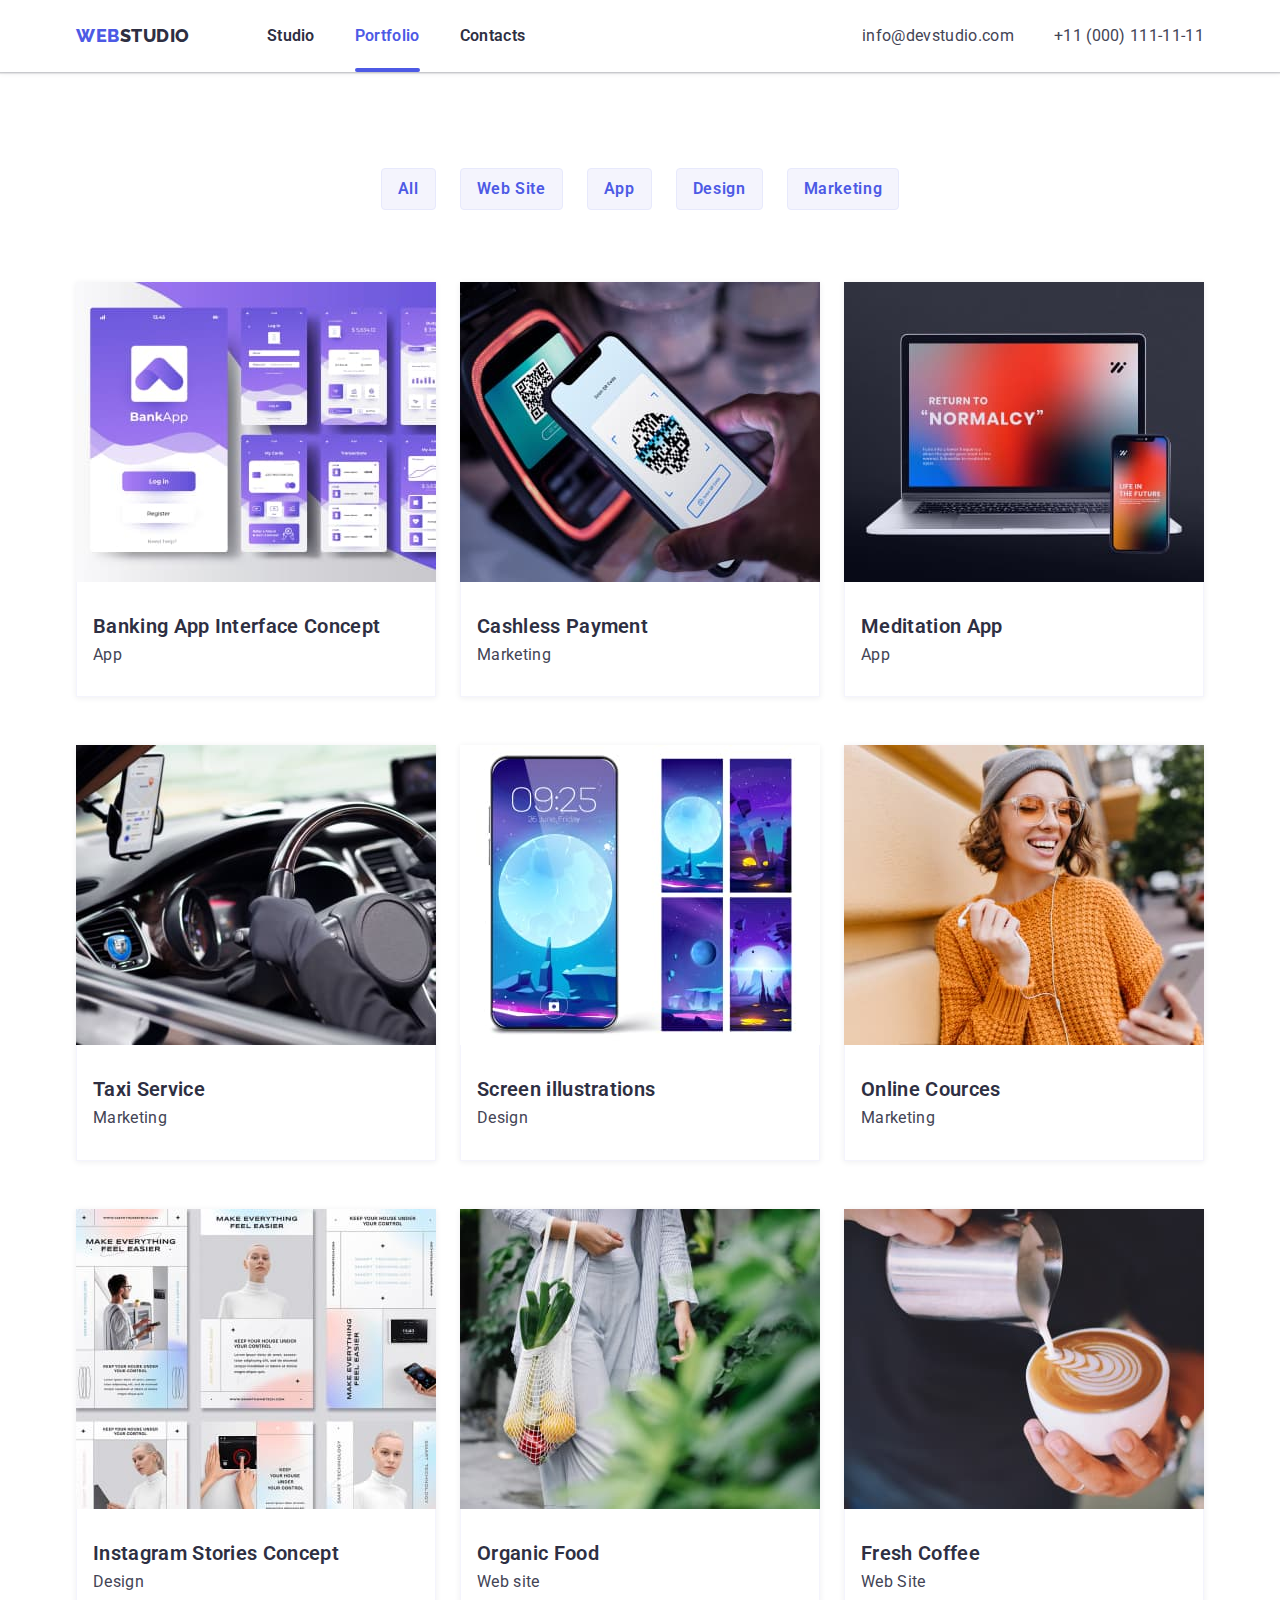
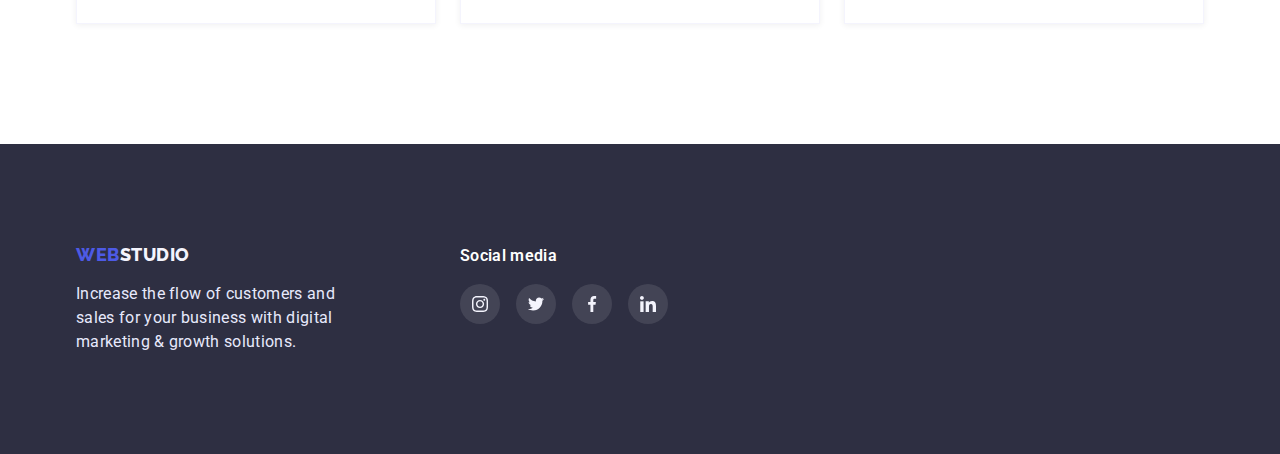
==== commit d694f3c7: "only modal transition left" ====
--- a/portfolio.html
+++ b/portfolio.html
@@ -19,17 +19,17 @@
     <div class="content">
         <header>
             <div class="container container-header">
-                <a href="./index.html" class="logo-header"><span class="web-logo">WEB</span>STUDIO</a>
+                <a href="./index.html" class="logo-header link"><span class="web-logo">WEB</span>STUDIO</a>
                 <nav class="nav-header">
                     <ul class="nav-list">
-                        <li><a href="./index.html" class="nav-link">Studio</a></li>
-                        <li><a href="./portfolio.html" class="nav-link2">Portfolio</a></li>
-                        <li><a href="" class="nav-link">Contacts</a></li>
+                        <li><a href="./index.html" class="nav-link link">Studio</a></li>
+                        <li><a href="./portfolio.html" class="nav-link2 link">Portfolio</a></li>
+                        <li><a href="" class="nav-link link">Contacts</a></li>
                     </ul>
                 </nav>
                 <ul class="contact-list">
-                    <li><a href="mailto:info@devstudio.com" class="contact-item">info@devstudio.com</a></li>
-                    <li><a href="tel:+110001111111" class="contact-item">+11 (000) 111-11-11</a></li>
+                    <li><a href="mailto:info@devstudio.com" class="contact-item link">info@devstudio.com</a></li>
+                    <li><a href="tel:+110001111111" class="contact-item link">+11 (000) 111-11-11</a></li>
                 </ul>
             </div>
         </header>
@@ -56,7 +56,7 @@
                     </ul>
                     <ul class="portfolio-block-list">
                         <li class="portfolio-block">
-                            <a href="">
+                            <a href="#" class="link">
                                 <div class="relative-portfolio-block">
                                     <img class="img-portfolio" src="./images/banking.jpg" alt="banking app">
                                     <div class="absolute-portfolio-block">
@@ -79,7 +79,7 @@
                             </a>
                         </li>
                         <li class="portfolio-block">
-                            <a href="">
+                            <a href="#" class="link">
                                 <div class="relative-portfolio-block">
                                     <img class="img-portfolio" src="./images/payment.jpg" alt="cashless payment">
                                     <div class="absolute-portfolio-block">
@@ -102,7 +102,7 @@
                             </a>
                         </li>
                         <li class="portfolio-block">
-                            <a href="">
+                            <a href="#" class="link">
                                 <div class="relative-portfolio-block">
                                     <img class="img-portfolio" src="./images/meditaion.jpg" alt="meditaion app">
                                     <div class="absolute-portfolio-block">
@@ -123,7 +123,7 @@
                             </a>
                         </li>
                         <li class="portfolio-block">
-                            <a href="">
+                            <a href="#" class="link">
                                 <div class="relative-portfolio-block">
                                     <img class="img-portfolio" src="./images/taxi.jpg" alt="taxi service">
                                     <div class="absolute-portfolio-block">
@@ -144,7 +144,7 @@
                             </a>
                         </li>
                         <li class="portfolio-block">
-                            <a href="">
+                            <a href="#" class="link">
                                 <div class="relative-portfolio-block">
                                     <img class="img-portfolio" src="./images/screen.jpg" alt="screen illustrations">
                                     <div class="absolute-portfolio-block">
@@ -165,7 +165,7 @@
                             </a>
                         </li>
                         <li class="portfolio-block">
-                            <a href="">
+                            <a href="#" class="link">
                                 <div class="relative-portfolio-block">
                                     <img class="img-portfolio" src="./images/cources.jpg" alt="online cources">
                                     <div class="absolute-portfolio-block">
@@ -186,7 +186,7 @@
                             </a>
                         </li>
                         <li class="portfolio-block">
-                            <a href="">
+                            <a href="#" class="link">
                                 <div class="relative-portfolio-block">
                                     <img class="img-portfolio" src="./images/stories.jpg" alt="instagram stories">
                                     <div class="absolute-portfolio-block">
@@ -207,7 +207,7 @@
                             </a>
                         </li>
                         <li class="portfolio-block">
-                            <a href="">
+                            <a href="#" class="link">
                                 <div class="relative-portfolio-block">
                                     <img class="img-portfolio" src="./images/food.jpg" alt="organic food">
                                     <div class="absolute-portfolio-block">
@@ -228,7 +228,7 @@
                             </a>
                         </li>
                         <li class="portfolio-block">
-                            <a href="">
+                            <a href="#" class="link">
                                 <div class="relative-portfolio-block">
                                     <img class="img-portfolio" src="./images/coffee.jpg" alt="fresh coffee">
                                     <div class="absolute-portfolio-block">
@@ -255,7 +255,7 @@
         <footer>
             <div class="container container-footer">
                 <div class="footer-box">
-                    <a href="./index.html" class="logo-footer">
+                    <a href="./index.html" class="logo-footer link">
                         <span class="web-logo">WEB</span>STUDIO
                     </a>
                     <p class="text-footer">
--- a/css/styles.css
+++ b/css/styles.css
@@ -24,9 +24,11 @@
 li {
     list-style: none;
 }
-a{
+
+.link{
     text-decoration: none;
 }
+
 .container {
     width: 1158px;
     margin-left: auto;
@@ -59,16 +61,21 @@
 div>.section-title {
     text-align: center;
 }
+.icons-social-media{
+    display: flex;
+    justify-content: center;
+    align-items: center;
+}
 
 .icons-social-media:hover,
-.icons-social-media:focus{
-fill: var(--green);
-}
+.icons-social-media:focus {
+    background-color: var(--green);
+}
+
 /* header */
 header {
     background: #FFFFFF;
     box-shadow: 0px 2px 1px rgba(46, 47, 66, 0.08), 0px 1px 1px rgba(46, 47, 66, 0.16), 0px 1px 6px rgba(46, 47, 66, 0.08);
-    padding: 24px 0;
 }
 
 .container-header {
@@ -84,8 +91,8 @@
     letter-spacing: 0.03em;
     text-transform: uppercase;
     color: var(--navy-blue);
-    text-decoration: none;
     margin-right: 77px;
+    padding: 24px 0;
 }
 
 .web-logo {
@@ -105,34 +112,36 @@
 }
 
 .nav-link1,
-.nav-link2,
-.nav-link3{
-    text-decoration: none;
+.nav-link2 {
     font-weight: 600;
     line-height: 1.5;
     color: var(--navy-blue);
     position: relative;
+    transition: color 250ms cubic-bezier(0.4, 0, 0.2, 1);
+    padding: 24px 0;
+    display: block;
+    color: var(--iris);
 }
 
 .nav-link1::after,
-.nav-link2::after,
-.nav-link3::after{
+.nav-link2::after {
     content: '';
-    display: block;
     position: absolute;
     background-color: #4d5ae5;
     width: 100%;
     border-radius: 4px;
     height: 4px;
     left: 0;
-    top: 42px;
+    bottom: 0;
 }
 
 .nav-link {
-    text-decoration: none;
+    display: block;
     font-weight: 600;
     line-height: 1.5;
     color: var(--navy-blue);
+    padding: 24px 0;
+    transition: color 250ms cubic-bezier(0.4, 0, 0.2, 1);
     padding: 24px 0;
 }
 
@@ -142,6 +151,15 @@
     color: var(--iris);
 }
 
+.nav-link1:hover,
+.nav-link1:focus,
+.nav-link1:active, 
+.nav-link2:hover,
+.nav-link2:focus,
+.nav-link2:active{
+    color: var(--iris);
+}
+
 .contact-list {
     display: flex;
 }
@@ -151,10 +169,10 @@
 }
 
 .contact-item {
-    text-decoration: none;
     color: var(--slate);
     line-height: 1.5;
     padding: 24px 0;
+    transition: color 250ms cubic-bezier(0.4, 0, 0.2, 1);
 }
 
 .contact-item:hover,
@@ -199,17 +217,16 @@
     letter-spacing: 0.04em;
     color: #FFFFFF;
     border: 0;
+    transition: background-color 250ms cubic-bezier(0.4, 0, 0.2, 1), box-shadow 2000ms cubic-bezier(0.4, 0, 0.2, 1);
 }
 
 .order-button:hover,
 .order-button:focus {
-    background-color: var(--iris);
     box-shadow: 0px 2px 1px 0px #2E2F4214, 0px 1px 1px 0px #2E2F4229, 0px 1px 6px 0px #2E2F4214;
-    border-radius: 4px;
 }
 
 .order-button:active {
-    background: #404BBF;
+    background-color: #404BBF;
     box-shadow: 0px 4px 4px 0px #00000026;
 }
 
@@ -298,13 +315,17 @@
 
 .icon-list-section-four {
     display: flex;
-}
-.section-four-content p{
+    justify-content: center;
+    align-items: center;
+}
+
+.section-four-content p {
     margin-bottom: 12px;
 }
-.icon-section-four {
-    width: 40px;
-    height: 40px;
+
+.icon-section-four{
+width: 16px;
+height: 16px;
 }
 
 .icon-item-section-four:not(:last-child) {
@@ -316,9 +337,11 @@
     box-shadow: 0px 1px 6px rgba(46, 47, 66, 0.08), 0px 1px 1px rgba(46, 47, 66, 0.16), 0px 2px 1px rgba(46, 47, 66, 0.08);
     border-radius: 0px 0px 4px 4px;
 }
+
 .section-four-item:not(:last-child) {
     margin-right: 24px;
 }
+
 .full-name {
     font-weight: 600;
     font-size: 20px;
@@ -330,9 +353,15 @@
 .img-section-four {
     display: block;
 }
+
 .icon-item-section-four a{
-    fill: var(--iris);
-}
+    width: 40px;
+    height: 40px;
+    border-radius: 50%;
+    background-color: var(--iris);
+    transition: background-color 250ms cubic-bezier(0.4, 0, 0.2, 1);
+}
+
 /* section5 */
 .section-five {
     padding: 120px 0;
@@ -342,15 +371,16 @@
     display: flex;
 }
 
-.icon-link-section-five{
-width: 168px;
-height: 88px;
-border: 1px solid var(--light-slate);
-border-radius: 4px;
-fill: var(--light-slate);
-display: flex;
-align-items: center;
-justify-content: center;   
+.icon-link-section-five {
+    width: 168px;
+    height: 88px;
+    border: 1px solid var(--light-slate);
+    border-radius: 4px;
+    fill: var(--light-slate);
+    display: flex;
+    align-items: center;
+    justify-content: center;
+    transition: fill 250ms cubic-bezier(0.4, 0, 0.2, 1), border 250ms cubic-bezier(0.4, 0, 0.2, 1);
 }
 
 .icon-link-section-five:hover,
@@ -363,25 +393,27 @@
     margin-right: 24px;
 }
 
-.icon-section-five{
+.icon-section-five {
     width: 104px;
     height: 56px;
 }
+
 /* footer */
 footer {
     background-color: var(--navy-blue);
     padding: 100px 0;
 }
-.container-footer{
-    display: flex;
-}
+
+.container-footer {
+    display: flex;
+}
+
 .footer-box {
     width: 264px;
     margin-right: 120px;
 }
 
 .logo-footer {
-    text-decoration: none;
     font-family: 'Raleway';
     font-weight: 800;
     font-size: 18px;
@@ -396,26 +428,33 @@
     color: var(--cornflower);
     margin-top: 16px;
 }
-.icon-list-footer{
+
+.icon-list-footer {
     display: flex;
     margin-top: 16px;
 }
-.p-footer-icons{
+
+.p-footer-icons {
     font-weight: 600;
     line-height: 1.5;
     color: #ffffff;
 }
-.icon-footer{
+
+.icon-footer {
+    width: 16px;
+    height: 16px;
+}
+
+.icon-item-footer a {
+    background-color: rgba(255, 255, 255, 0.1);
+    transition: background-color 250ms cubic-bezier(0.4, 0, 0.2, 1);
     width: 40px;
     height: 40px;
-}
-.icon-item-footer a{
-    fill:rgba(255, 255, 255, 0.1);
-
-}
-
-.icon-item-footer:not(:last-child){
-margin-right: 16px;
+    border-radius: 50%;
+}
+
+.icon-item-footer:not(:last-child) {
+    margin-right: 16px;
 }
 
 /* portfolio */
@@ -441,6 +480,7 @@
     cursor: pointer;
     color: var(--iris);
     padding: 8px 16px;
+    transition: color 250ms cubic-bezier(0.4, 0, 0.2, 1), background-color 250ms cubic-bezier(0.4, 0, 0.2, 1), box-shadow 250ms cubic-bezier(0.4, 0, 0.2, 1), border-color 250ms cubic-bezier(0.4, 0, 0.2, 1);
 }
 
 .portfolio-button-list li:not(:last-child) {
@@ -481,9 +521,11 @@
 .portfolio-block:hover {
     box-shadow: 0px 2px 1px 0px #2E2F4214, 0px 1px 1px 0px #2E2F4229, 0px 1px 6px 0px #2E2F4214;
 }
-.portfolio-block a:focus{
+
+.portfolio-block a:focus {
     box-shadow: 0px 2px 1px 0px #2E2F4214, 0px 1px 1px 0px #2E2F4229, 0px 1px 6px 0px #2E2F4214;
 }
+
 .portfolio-block:not(:nth-last-child(-n + 3)) {
     margin-bottom: 48px;
 }
@@ -496,7 +538,7 @@
     padding: 32px 16px 32px 16px;
     border-bottom: 0.5px solid var(--cloud);
     border-right: 0.5px solid var(--cloud);
-    border-left:0.5px solid var(--cloud);
+    border-left: 0.5px solid var(--cloud);
 }
 
 .picture-text {
@@ -511,13 +553,15 @@
     color: var(--navy-blue);
     margin-bottom: 8px;
 }
-.relative-portfolio-block{
+
+.relative-portfolio-block {
     position: relative;
     width: 360px;
     height: 300px;
     overflow: hidden;
 }
-.absolute-portfolio-block{
+
+.absolute-portfolio-block {
     position: absolute;
     transition: top 250ms cubic-bezier(0.4, 0, 0.2, 1);
     padding: 40px 32px 0 32px;
@@ -528,49 +572,57 @@
     top: 300px;
 
 }
+
 .portfolio-block:hover .absolute-portfolio-block,
-a:focus .absolute-portfolio-block{
+a:focus .absolute-portfolio-block {
     top: 0;
 }
-.block-content p{
+
+.block-content p {
     color: var(--slate);
 }
 
 /* modal */
-.is-hidden{
+.is-hidden {
     visibility: hidden;
-    opacity:unset;
+    opacity: unset;
     pointer-events: none;
 }
-.modal{
-position: absolute;
-top: 50%;
-left: 50%;
-transform: translate(-50%, -50%) scale(0);
-transition: transform 250ms linear;
-}
-.backdrop{
+
+.modal {
+    position: absolute;
+    top: 50%;
+    left: 50%;
+    transform: translate(-50%, -50%) scale(0);
+    transition: transform 250ms linear;
+}
+
+.backdrop {
     position: fixed;
     top: 0;
     left: 0;
     width: 100%;
     height: 100%;
-    background-color:rgba(46, 47, 66, 0.4);
+    background-color: rgba(46, 47, 66, 0.4);
     ;
 }
-.backdrop:hover .modal{ 
+
+.backdrop:hover .modal {
     transform: translate(-50%, -50%) scale(1);
 }
-.modal{
+
+.modal {
     width: 408px;
     height: 576px;
-    background-color:rgba(252, 252, 252, 1);
-}
-.close-icon-modal{
+    background-color: rgba(252, 252, 252, 1);
+}
+
+.close-icon-modal {
     width: 8px;
     height: 8px;
 }
-.button-close-modal{
+
+.button-close-modal {
     border: 1px solid rgba(0, 0, 0, 0.1);
     border-radius: 50%;
     width: 24px;
@@ -584,8 +636,9 @@
     cursor: pointer;
     background-color: var(--cornflower);
 }
+
 .button-close-modal:hover,
-.button-close-modal:focus{
+.button-close-modal:focus {
     box-shadow: 0px 2px 1px 0px rgba(46, 47, 66, 0.08), 0px 1px 1px 0px rgba(46, 47, 66, 0.16), 0px 1px 6px 0px rgba(46, 47, 66, 0.08);
     border: none;
 }